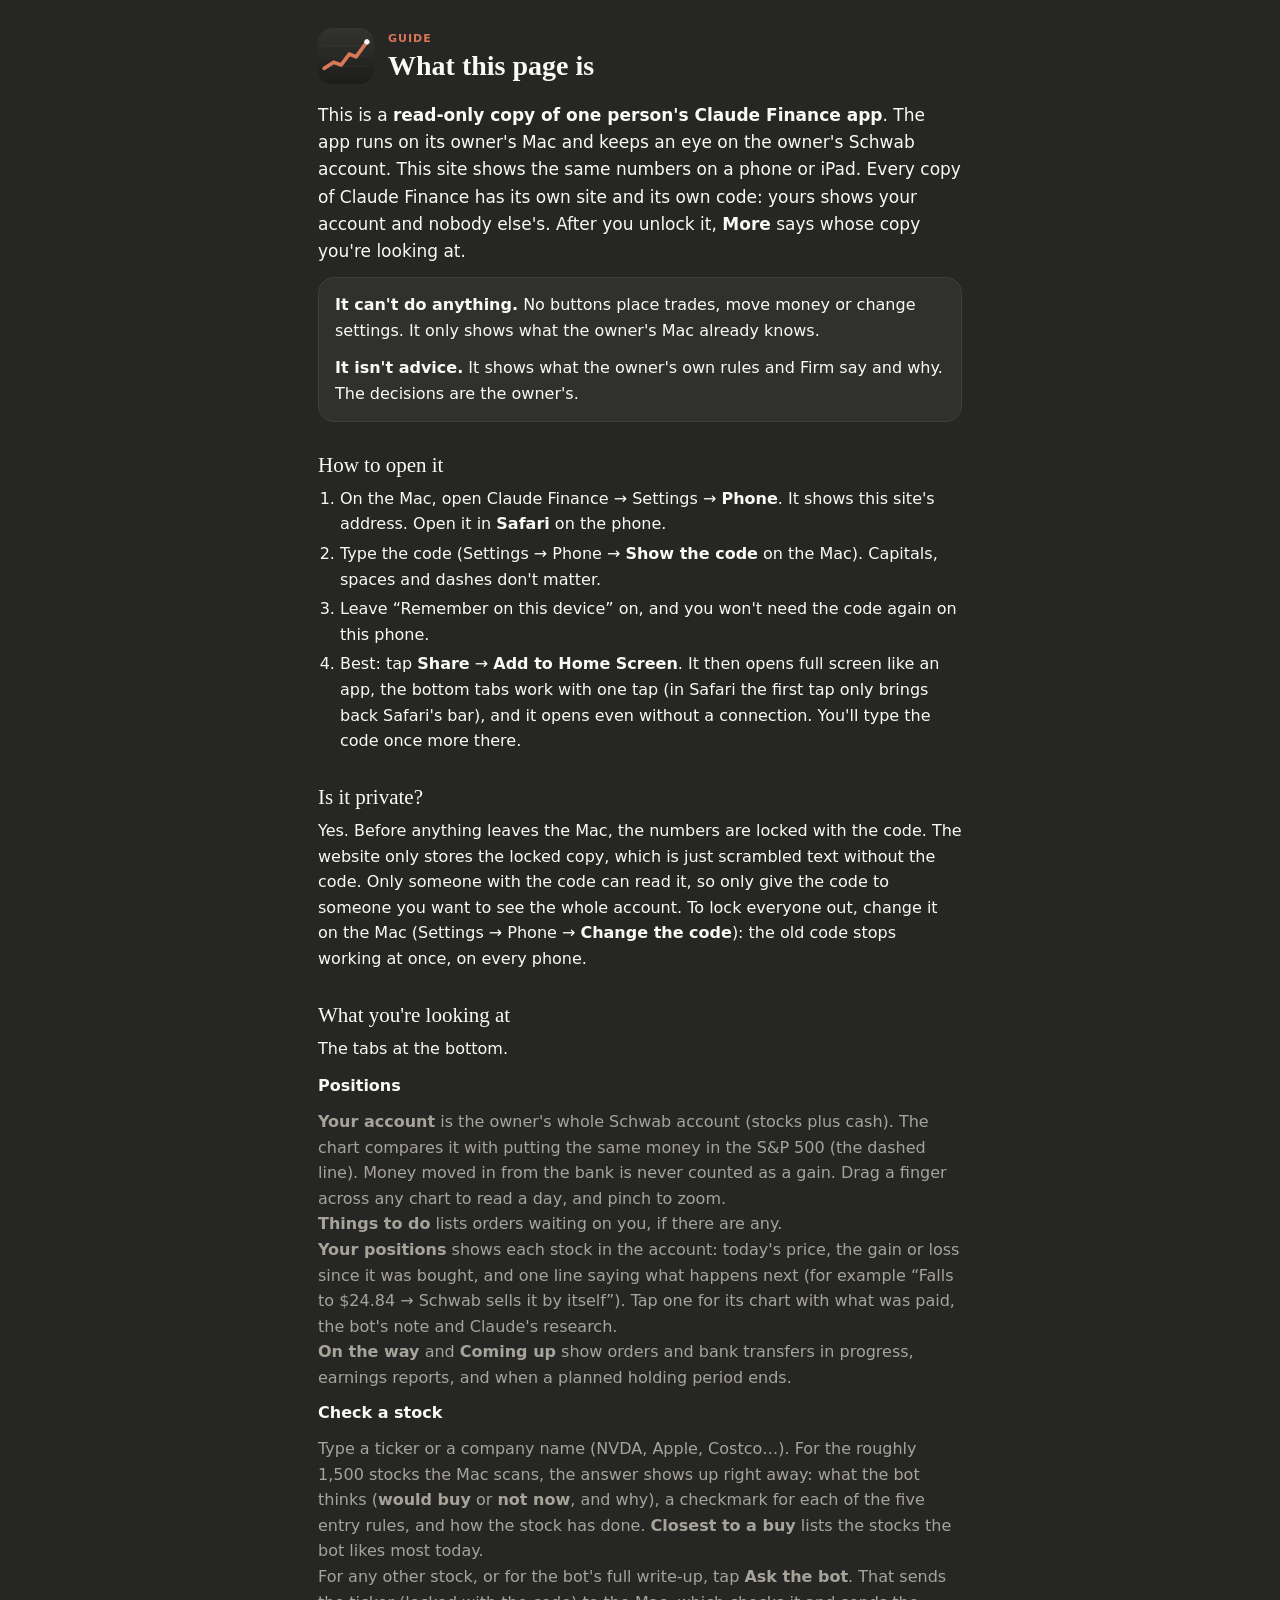
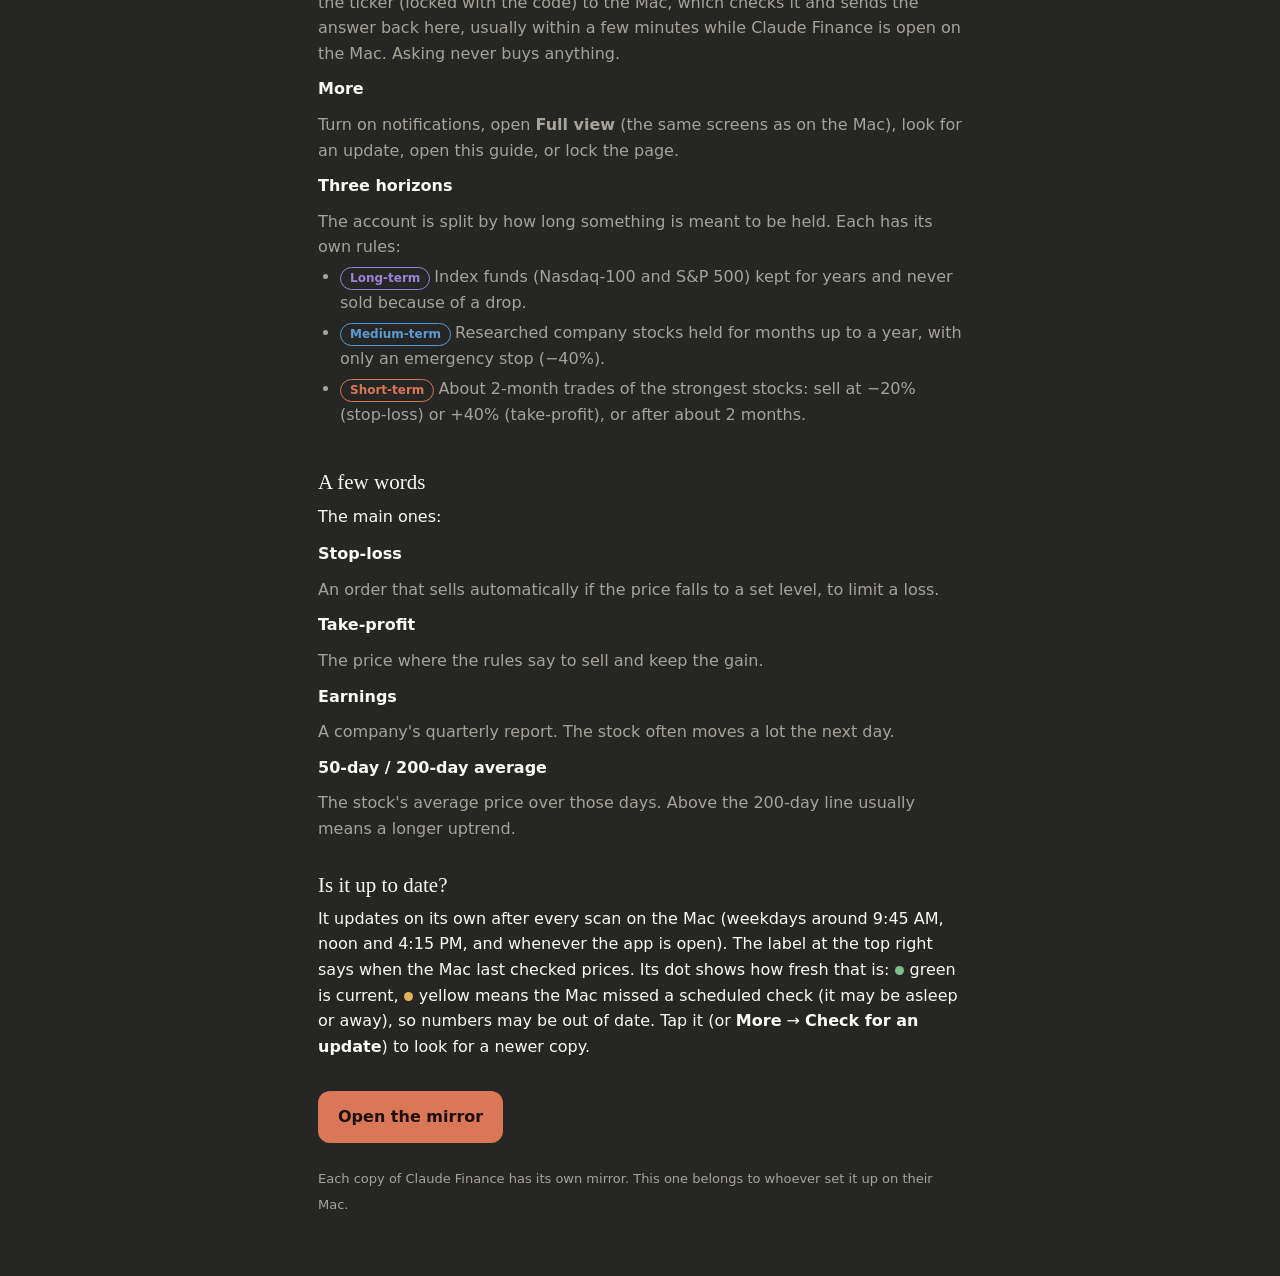
==== about.html @ 026c5550 "Update Nov 13 8:45 PM" ====
<!doctype html>
<html lang="en">
<head>
<meta charset="utf-8">
<meta name="viewport" content="width=device-width,initial-scale=1,viewport-fit=cover">
<meta name="robots" content="noindex,nofollow">
<meta name="referrer" content="no-referrer">
<meta http-equiv="Content-Security-Policy" content="default-src 'self'; style-src 'self' 'unsafe-inline'; img-src 'self'; base-uri 'none'; form-action 'none'">
<meta name="color-scheme" content="dark">
<meta name="theme-color" content="#262624">
<title>Claude Finance mirror: a guide</title>
<link rel="apple-touch-icon" href="icon-180.png">
<link rel="icon" type="image/png" href="icon-180.png">
<style>
:root{color-scheme:dark;--bg:#262624;--panel:#30302e;--panel2:#1f1e1d;--ink:#faf9f5;--muted:#a6a39b;--line:#3e3e3a;--accent:#d97757;
--pos:#7cbf8a;--neg:#e58b6f;--warn:#e0b35a;--long:#9b84d6;--medium:#5b9bd5;--short:#d97757;
--serif:ui-serif,"Iowan Old Style","Palatino","Georgia",serif;--sans:-apple-system,BlinkMacSystemFont,"SF Pro Text","Inter",system-ui,sans-serif}
*{box-sizing:border-box}
body{margin:0;background:var(--bg);color:var(--ink);font:16px/1.6 var(--sans);-webkit-font-smoothing:antialiased;-webkit-text-size-adjust:100%}
main{max-width:680px;margin:0 auto;padding:calc(28px + env(safe-area-inset-top,0px)) 18px calc(48px + env(safe-area-inset-bottom,0px))}
header{display:flex;align-items:center;gap:14px}
header img{width:56px;height:56px;border-radius:14px}
.eyebrow{font-size:11px;letter-spacing:.09em;text-transform:uppercase;color:var(--accent);font-weight:700;margin:0}
h1{font:600 28px/1.15 var(--serif);margin:2px 0 0}
h2{font:500 21px/1.25 var(--serif);margin:30px 0 8px}
p{margin:0 0 12px}
.lead{font-size:17px;margin-top:18px}
.card{background:var(--panel);border:1px solid var(--line);border-radius:16px;padding:14px 16px;margin:12px 0}
ol,ul{margin:0 0 12px;padding-left:22px}li{margin:4px 0}
dl{margin:0;display:grid;gap:10px}
dt{font-weight:700}dd{margin:0;color:var(--muted)}
.tag{display:inline-block;font-size:12px;font-weight:700;padding:1px 9px;border-radius:99px;border:1px solid var(--c);color:var(--c);margin-right:4px}
.pill{display:inline-block;font-size:11px;font-weight:750;letter-spacing:.05em;text-transform:uppercase;padding:2px 8px;border-radius:7px}
.sell{background:#3d2a24;color:var(--neg)}.hold{background:#26352a;color:var(--pos)}
.dot{display:inline-block;width:9px;height:9px;border-radius:50%;margin-right:6px;vertical-align:middle}
.go{display:inline-block;margin-top:20px;font-weight:700;padding:13px 20px;border-radius:12px;background:var(--accent);color:#1d100c;text-decoration:none}
.muted{color:var(--muted)}
small{font-size:13px}
</style>
</head>
<body>
<main>
<header><img src="icon-180.png" alt="" width="56" height="56"><div><p class="eyebrow">Guide</p><h1>What this page is</h1></div></header>

<p class="lead">This is a <b>read-only copy of one person's Claude Finance app</b>. The app runs on its owner's Mac and keeps an eye on the owner's
Schwab account. This site shows the same numbers on a phone or iPad. Every copy of Claude Finance has its own site and its own code:
yours shows your account and nobody else's. After you unlock it, <b>More</b> says whose copy you're looking at.</p>

<div class="card">
<p><b>It can't do anything.</b> No buttons place trades, move money or change settings. It only shows what the owner's Mac already knows.</p>
<p style="margin:0"><b>It isn't advice.</b> It shows what the owner's own rules and Firm say and why. The decisions are the owner's.</p>
</div>

<h2>How to open it</h2>
<ol>
<li>On the Mac, open Claude Finance → Settings → <b>Phone</b>. It shows this site's address. Open it in <b>Safari</b> on the phone.</li>
<li>Type the code (Settings → Phone → <b>Show the code</b> on the Mac). Capitals, spaces and dashes don't matter.</li>
<li>Leave “Remember on this device” on, and you won't need the code again on this phone.</li>
<li>Best: tap <b>Share</b> → <b>Add to Home Screen</b>. It then opens full screen like an app, the bottom tabs work with one tap
(in Safari the first tap only brings back Safari's bar), and it opens even without a connection. You'll type the code once more there.</li>
</ol>

<h2>Is it private?</h2>
<p>Yes. Before anything leaves the Mac, the numbers are locked with the code. The website only stores the locked copy, which is just
scrambled text without the code. Only someone with the code can read it, so only give the code to someone you want to see the whole account. To lock everyone
out, change it on the Mac (Settings → Phone → <b>Change the code</b>): the old code stops working at once, on every phone.</p>

<h2>What you're looking at</h2>
<p>The tabs at the bottom.</p>
<dl>
<dt>Positions</dt>
<dd><b>Your account</b> is the owner's whole Schwab account (stocks plus cash). The chart compares it with putting the same money in the
S&amp;P 500 (the dashed line). Money moved in from the bank is never counted as a gain. Drag a finger across any chart to read a day,
and pinch to zoom.<br>
<b>Things to do</b> lists orders waiting on you, if there are any.<br>
<b>Your positions</b> shows each stock in the account: today's price, the gain or loss since it was bought, and one line saying what happens next
(for example “Falls to $24.84 → Schwab sells it by itself”). Tap one for its chart with what was paid, the bot's note and Claude's research.<br>
<b>On the way</b> and <b>Coming up</b> show orders and bank transfers in progress, earnings reports, and when a planned holding period ends.</dd>
<dt>Check a stock</dt>
<dd>Type a ticker or a company name (NVDA, Apple, Costco…). For the roughly 1,500 stocks the Mac scans, the answer shows up right away:
what the bot thinks (<b>would buy</b> or <b>not now</b>, and why), a checkmark for each of the five entry rules, and how the stock has done.
<b>Closest to a buy</b> lists the stocks the bot likes most today.<br>
For any other stock, or for the bot's full write-up, tap <b>Ask the bot</b>. That sends the ticker (locked with the code) to the Mac,
which checks it and sends the answer back here, usually within a few minutes while Claude Finance is open on the Mac. Asking never buys anything.</dd>
<dt>More</dt>
<dd>Turn on notifications, open <b>Full view</b> (the same screens as on the Mac), look for an update, open this guide, or lock the page.</dd>
<dt>Three horizons</dt>
<dd>The account is split by how long something is meant to be held. Each has its own rules:
<ul>
<li><span class="tag" style="--c:var(--long)">Long-term</span>Index funds (Nasdaq-100 and S&amp;P 500) kept for years and never sold because of a drop.</li>
<li><span class="tag" style="--c:var(--medium)">Medium-term</span>Researched company stocks held for months up to a year, with only an emergency stop (−40%).</li>
<li><span class="tag" style="--c:var(--short)">Short-term</span>About 2-month trades of the strongest stocks: sell at −20% (stop-loss) or +40% (take-profit), or after about 2 months.</li>
</ul></dd>
</dl>

<h2>A few words</h2>
<p>The main ones:</p>
<dl>
<dt>Stop-loss</dt><dd>An order that sells automatically if the price falls to a set level, to limit a loss.</dd>
<dt>Take-profit</dt><dd>The price where the rules say to sell and keep the gain.</dd>
<dt>Earnings</dt><dd>A company's quarterly report. The stock often moves a lot the next day.</dd>
<dt>50-day / 200-day average</dt><dd>The stock's average price over those days. Above the 200-day line usually means a longer uptrend.</dd>
</dl>

<h2>Is it up to date?</h2>
<p>It updates on its own after every scan on the Mac (weekdays around 9:45 AM, noon and 4:15 PM, and whenever the app is open).
The label at the top right says when the Mac last checked prices. Its dot shows how fresh that is: <span class="dot" style="background:var(--pos)"></span>green is current,
<span class="dot" style="background:var(--warn)"></span>yellow means the Mac missed a scheduled check (it may be asleep or away), so numbers may be out of date.
Tap it (or <b>More</b> → <b>Check for an update</b>) to look for a newer copy.</p>

<a class="go" href="./">Open the mirror</a>
<p class="muted" style="margin-top:22px"><small>Each copy of Claude Finance has its own mirror. This one belongs to whoever set it up on their Mac.</small></p>
</main>
</body>
</html>
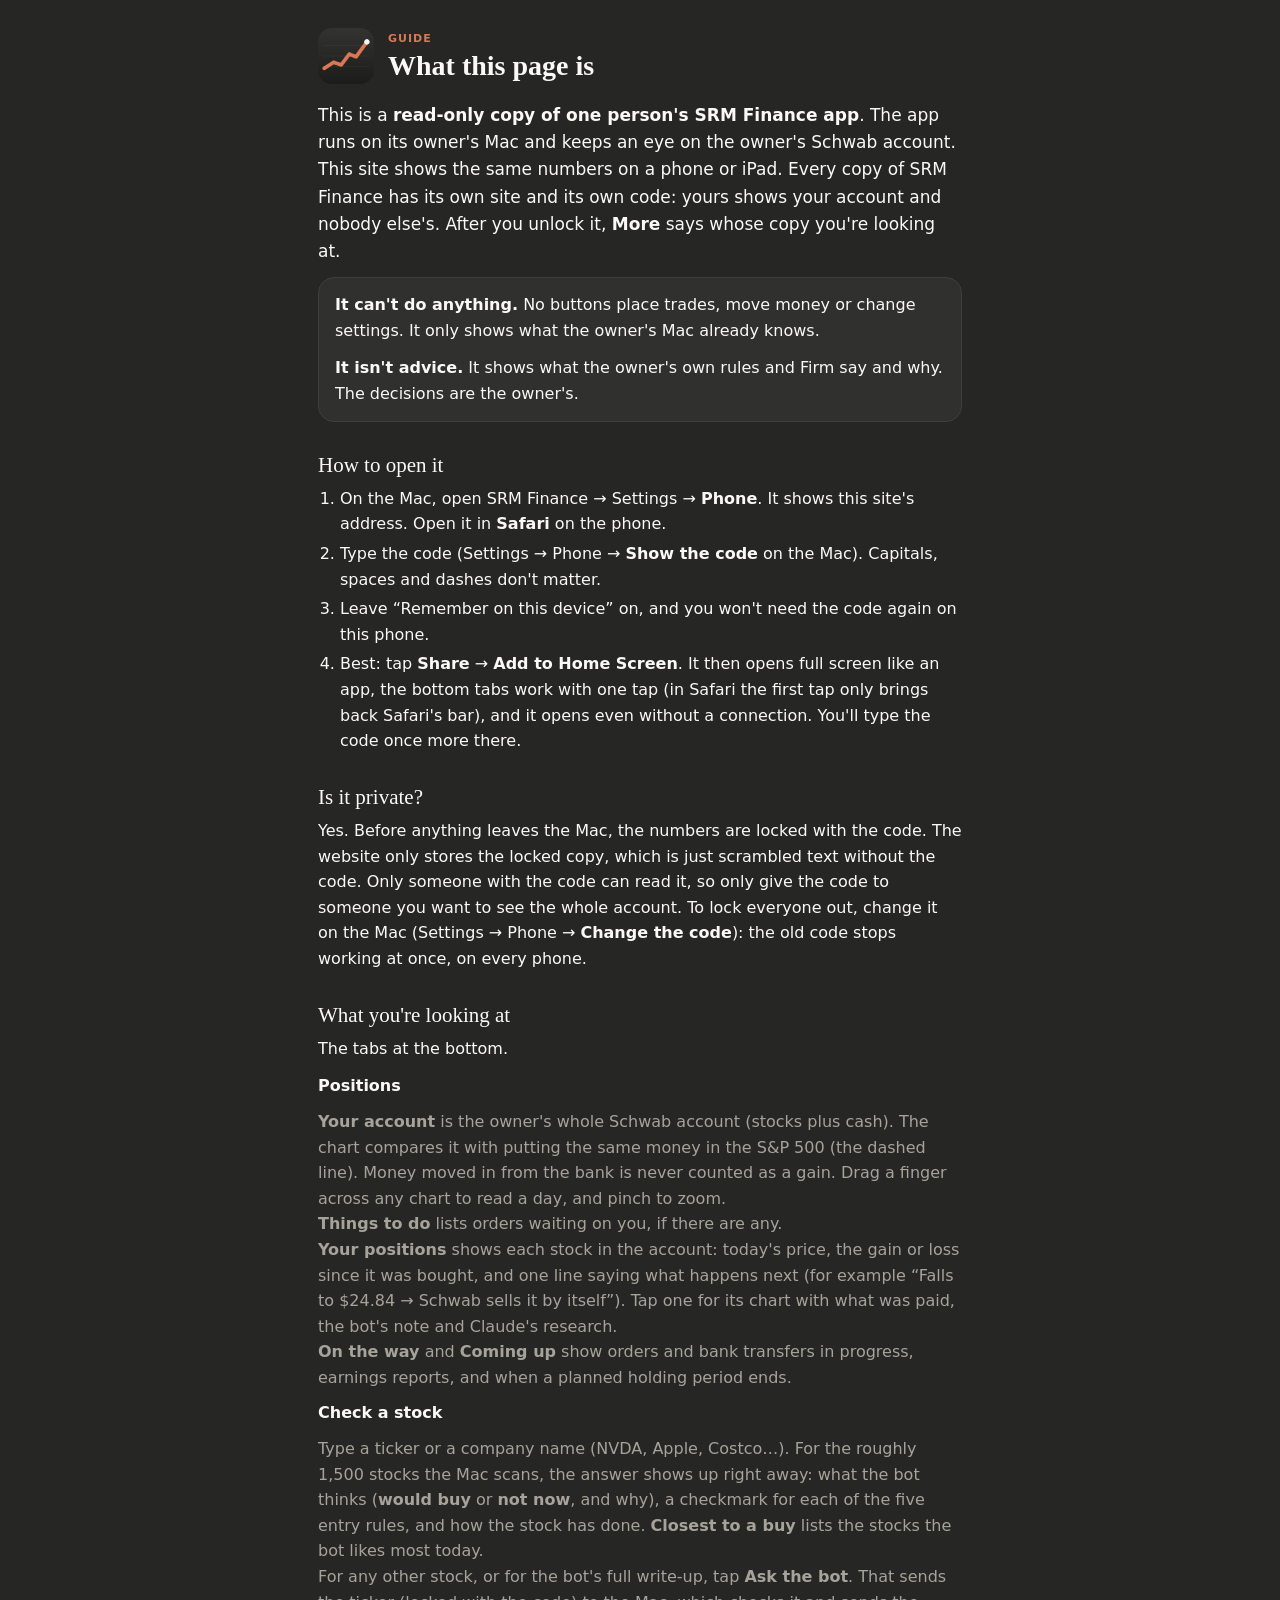
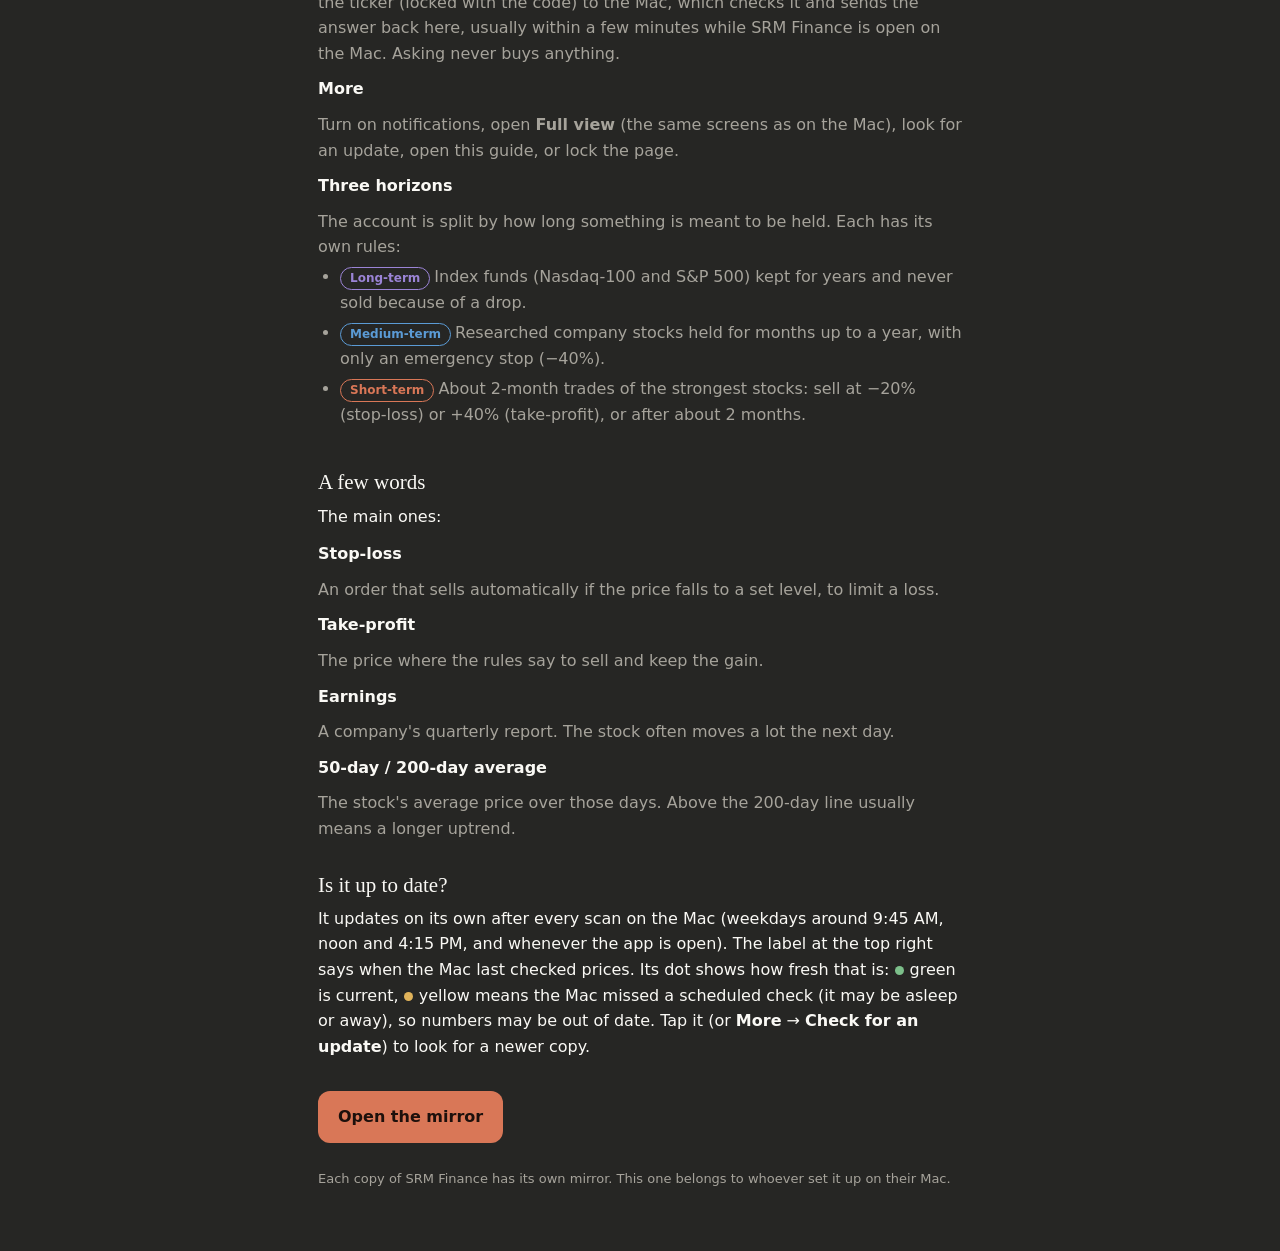
==== commit 010abe76: "Update Nov 20 9:46 PM" ====
--- a/about.html
+++ b/about.html
@@ -8,7 +8,7 @@
 <meta http-equiv="Content-Security-Policy" content="default-src 'self'; style-src 'self' 'unsafe-inline'; img-src 'self'; base-uri 'none'; form-action 'none'">
 <meta name="color-scheme" content="dark">
 <meta name="theme-color" content="#262624">
-<title>Claude Finance mirror: a guide</title>
+<title>SRM Finance mirror: a guide</title>
 <link rel="apple-touch-icon" href="icon-180.png">
 <link rel="icon" type="image/png" href="icon-180.png">
 <style>
@@ -42,8 +42,8 @@
 <main>
 <header><img src="icon-180.png" alt="" width="56" height="56"><div><p class="eyebrow">Guide</p><h1>What this page is</h1></div></header>
 
-<p class="lead">This is a <b>read-only copy of one person's Claude Finance app</b>. The app runs on its owner's Mac and keeps an eye on the owner's
-Schwab account. This site shows the same numbers on a phone or iPad. Every copy of Claude Finance has its own site and its own code:
+<p class="lead">This is a <b>read-only copy of one person's SRM Finance app</b>. The app runs on its owner's Mac and keeps an eye on the owner's
+Schwab account. This site shows the same numbers on a phone or iPad. Every copy of SRM Finance has its own site and its own code:
 yours shows your account and nobody else's. After you unlock it, <b>More</b> says whose copy you're looking at.</p>
 
 <div class="card">
@@ -53,7 +53,7 @@
 
 <h2>How to open it</h2>
 <ol>
-<li>On the Mac, open Claude Finance → Settings → <b>Phone</b>. It shows this site's address. Open it in <b>Safari</b> on the phone.</li>
+<li>On the Mac, open SRM Finance → Settings → <b>Phone</b>. It shows this site's address. Open it in <b>Safari</b> on the phone.</li>
 <li>Type the code (Settings → Phone → <b>Show the code</b> on the Mac). Capitals, spaces and dashes don't matter.</li>
 <li>Leave “Remember on this device” on, and you won't need the code again on this phone.</li>
 <li>Best: tap <b>Share</b> → <b>Add to Home Screen</b>. It then opens full screen like an app, the bottom tabs work with one tap
@@ -81,7 +81,7 @@
 what the bot thinks (<b>would buy</b> or <b>not now</b>, and why), a checkmark for each of the five entry rules, and how the stock has done.
 <b>Closest to a buy</b> lists the stocks the bot likes most today.<br>
 For any other stock, or for the bot's full write-up, tap <b>Ask the bot</b>. That sends the ticker (locked with the code) to the Mac,
-which checks it and sends the answer back here, usually within a few minutes while Claude Finance is open on the Mac. Asking never buys anything.</dd>
+which checks it and sends the answer back here, usually within a few minutes while SRM Finance is open on the Mac. Asking never buys anything.</dd>
 <dt>More</dt>
 <dd>Turn on notifications, open <b>Full view</b> (the same screens as on the Mac), look for an update, open this guide, or lock the page.</dd>
 <dt>Three horizons</dt>
@@ -109,7 +109,7 @@
 Tap it (or <b>More</b> → <b>Check for an update</b>) to look for a newer copy.</p>
 
 <a class="go" href="./">Open the mirror</a>
-<p class="muted" style="margin-top:22px"><small>Each copy of Claude Finance has its own mirror. This one belongs to whoever set it up on their Mac.</small></p>
+<p class="muted" style="margin-top:22px"><small>Each copy of SRM Finance has its own mirror. This one belongs to whoever set it up on their Mac.</small></p>
 </main>
 </body>
 </html>
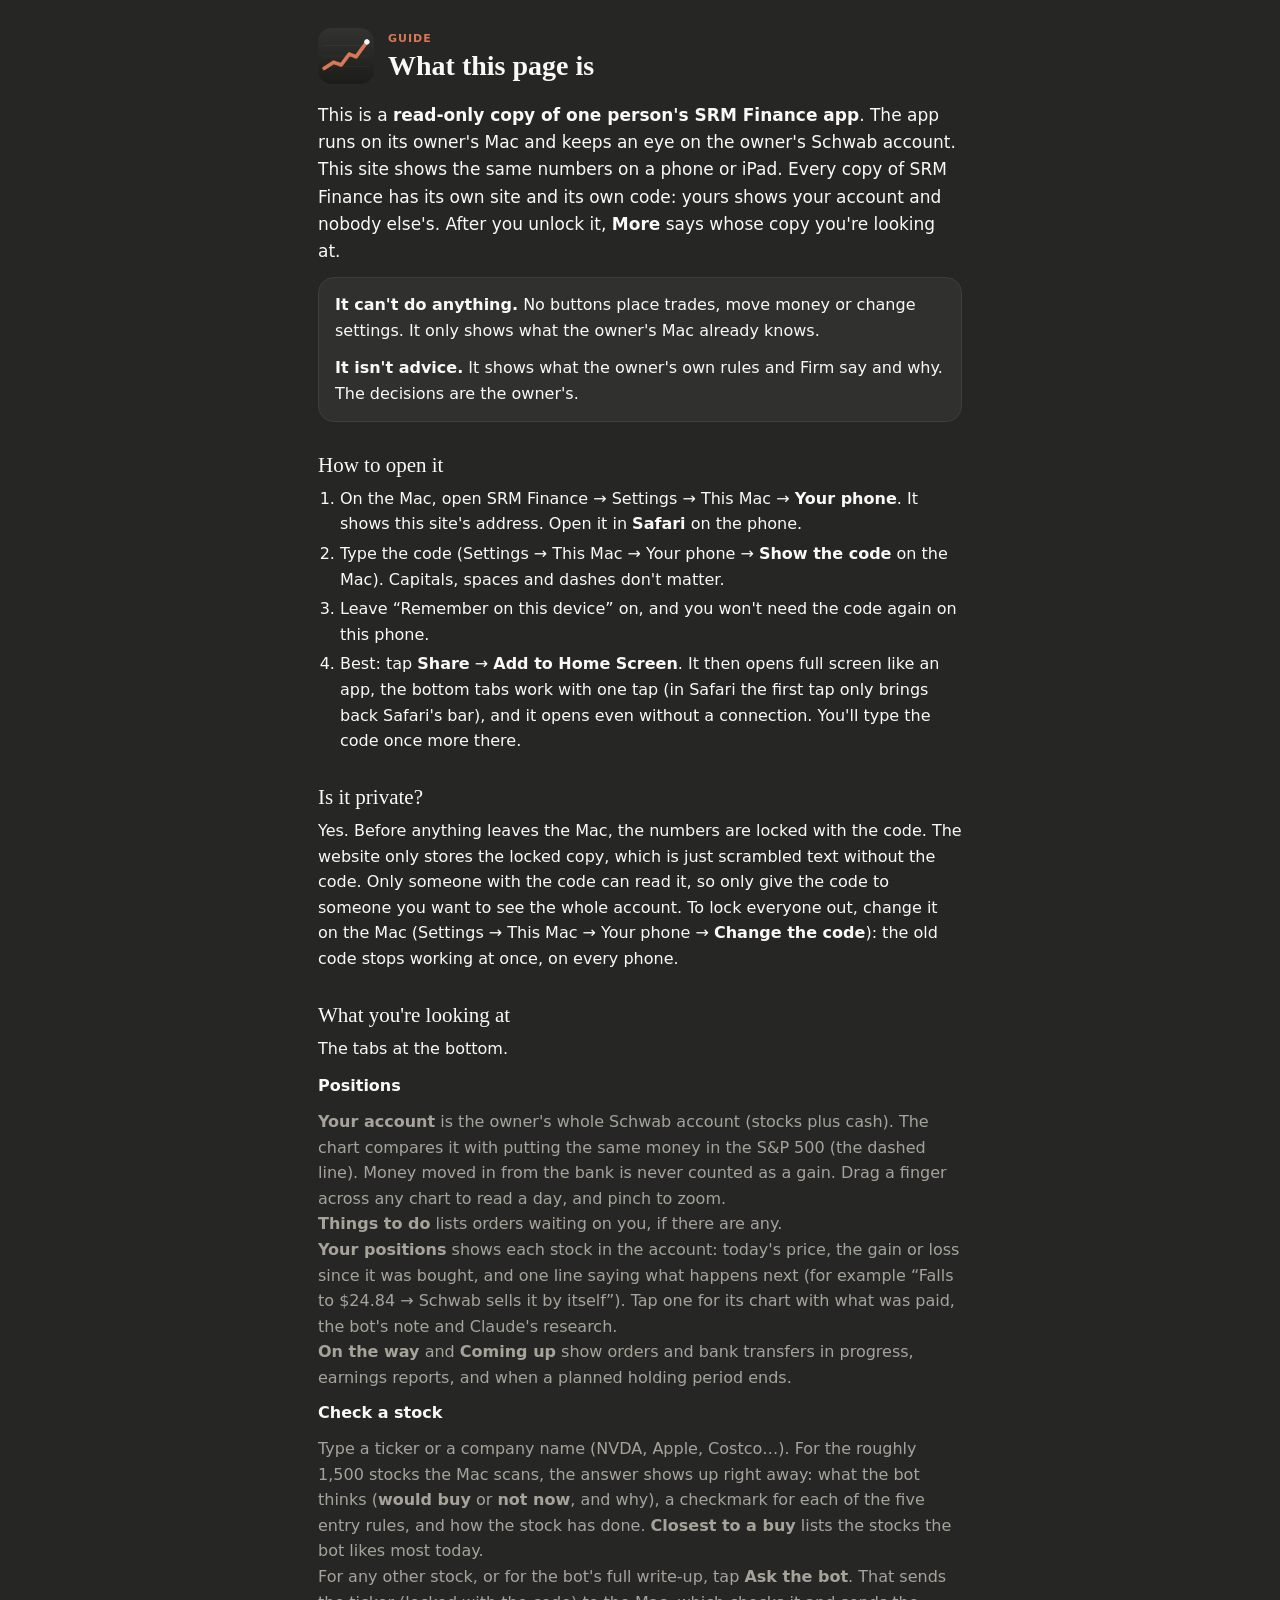
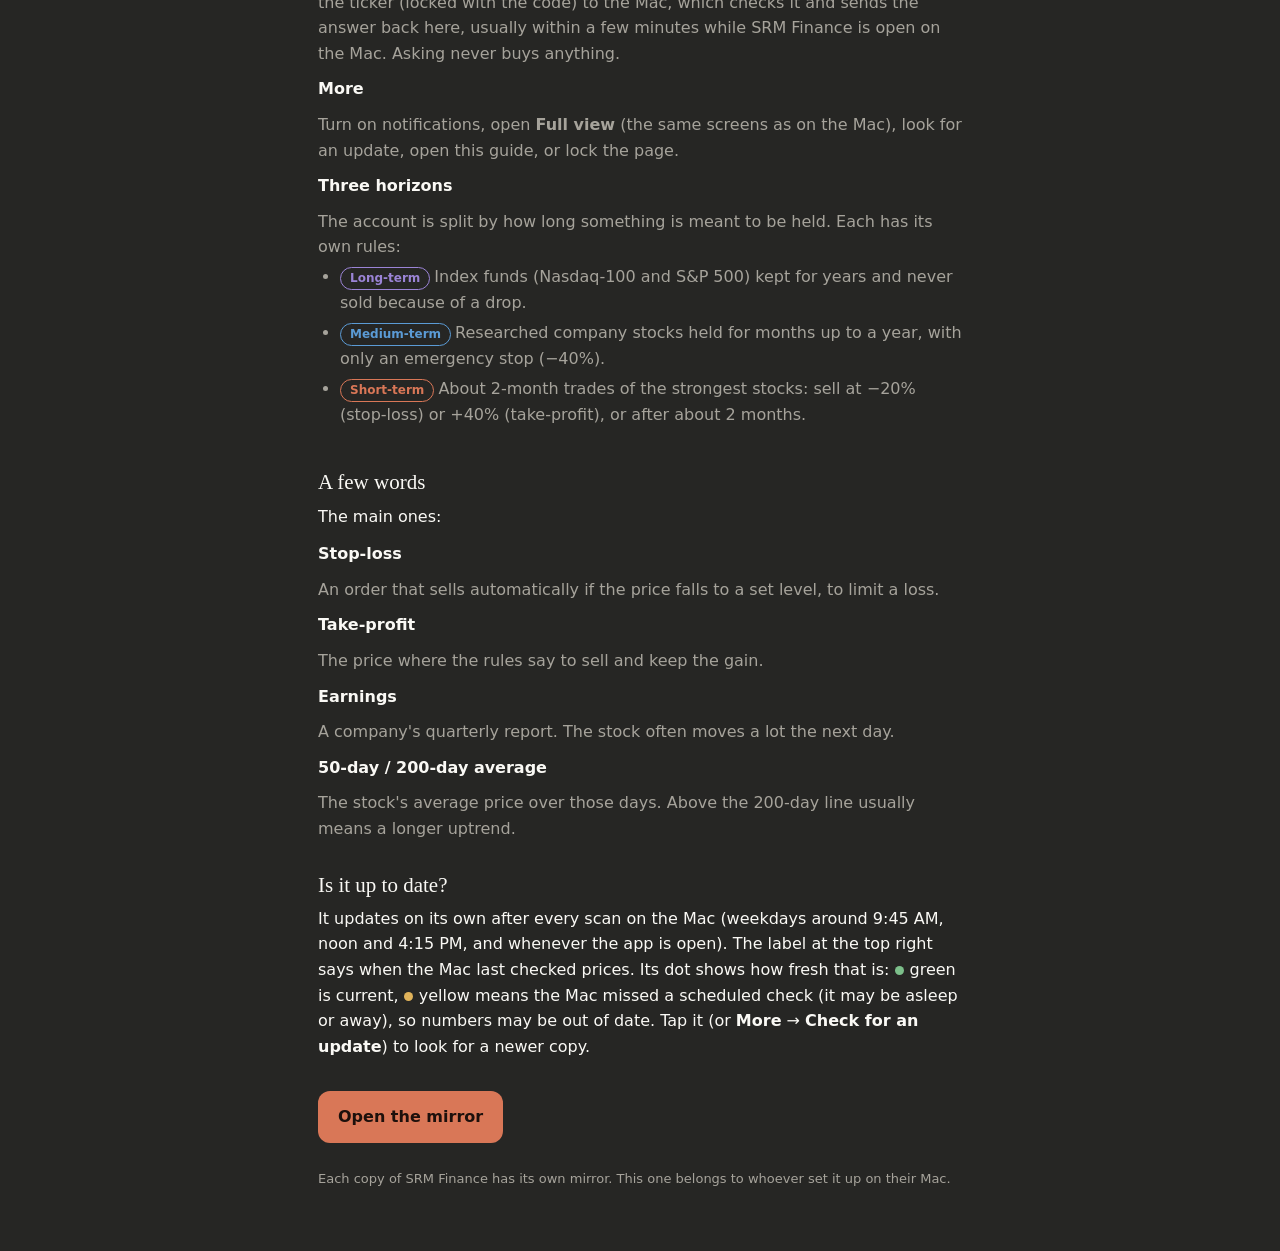
==== commit 60f1933c: "Update Nov 28 1:53 PM" ====
--- a/about.html
+++ b/about.html
@@ -53,8 +53,8 @@
 
 <h2>How to open it</h2>
 <ol>
-<li>On the Mac, open SRM Finance → Settings → <b>Phone</b>. It shows this site's address. Open it in <b>Safari</b> on the phone.</li>
-<li>Type the code (Settings → Phone → <b>Show the code</b> on the Mac). Capitals, spaces and dashes don't matter.</li>
+<li>On the Mac, open SRM Finance → Settings → This Mac → <b>Your phone</b>. It shows this site's address. Open it in <b>Safari</b> on the phone.</li>
+<li>Type the code (Settings → This Mac → Your phone → <b>Show the code</b> on the Mac). Capitals, spaces and dashes don't matter.</li>
 <li>Leave “Remember on this device” on, and you won't need the code again on this phone.</li>
 <li>Best: tap <b>Share</b> → <b>Add to Home Screen</b>. It then opens full screen like an app, the bottom tabs work with one tap
 (in Safari the first tap only brings back Safari's bar), and it opens even without a connection. You'll type the code once more there.</li>
@@ -63,7 +63,7 @@
 <h2>Is it private?</h2>
 <p>Yes. Before anything leaves the Mac, the numbers are locked with the code. The website only stores the locked copy, which is just
 scrambled text without the code. Only someone with the code can read it, so only give the code to someone you want to see the whole account. To lock everyone
-out, change it on the Mac (Settings → Phone → <b>Change the code</b>): the old code stops working at once, on every phone.</p>
+out, change it on the Mac (Settings → This Mac → Your phone → <b>Change the code</b>): the old code stops working at once, on every phone.</p>
 
 <h2>What you're looking at</h2>
 <p>The tabs at the bottom.</p>
